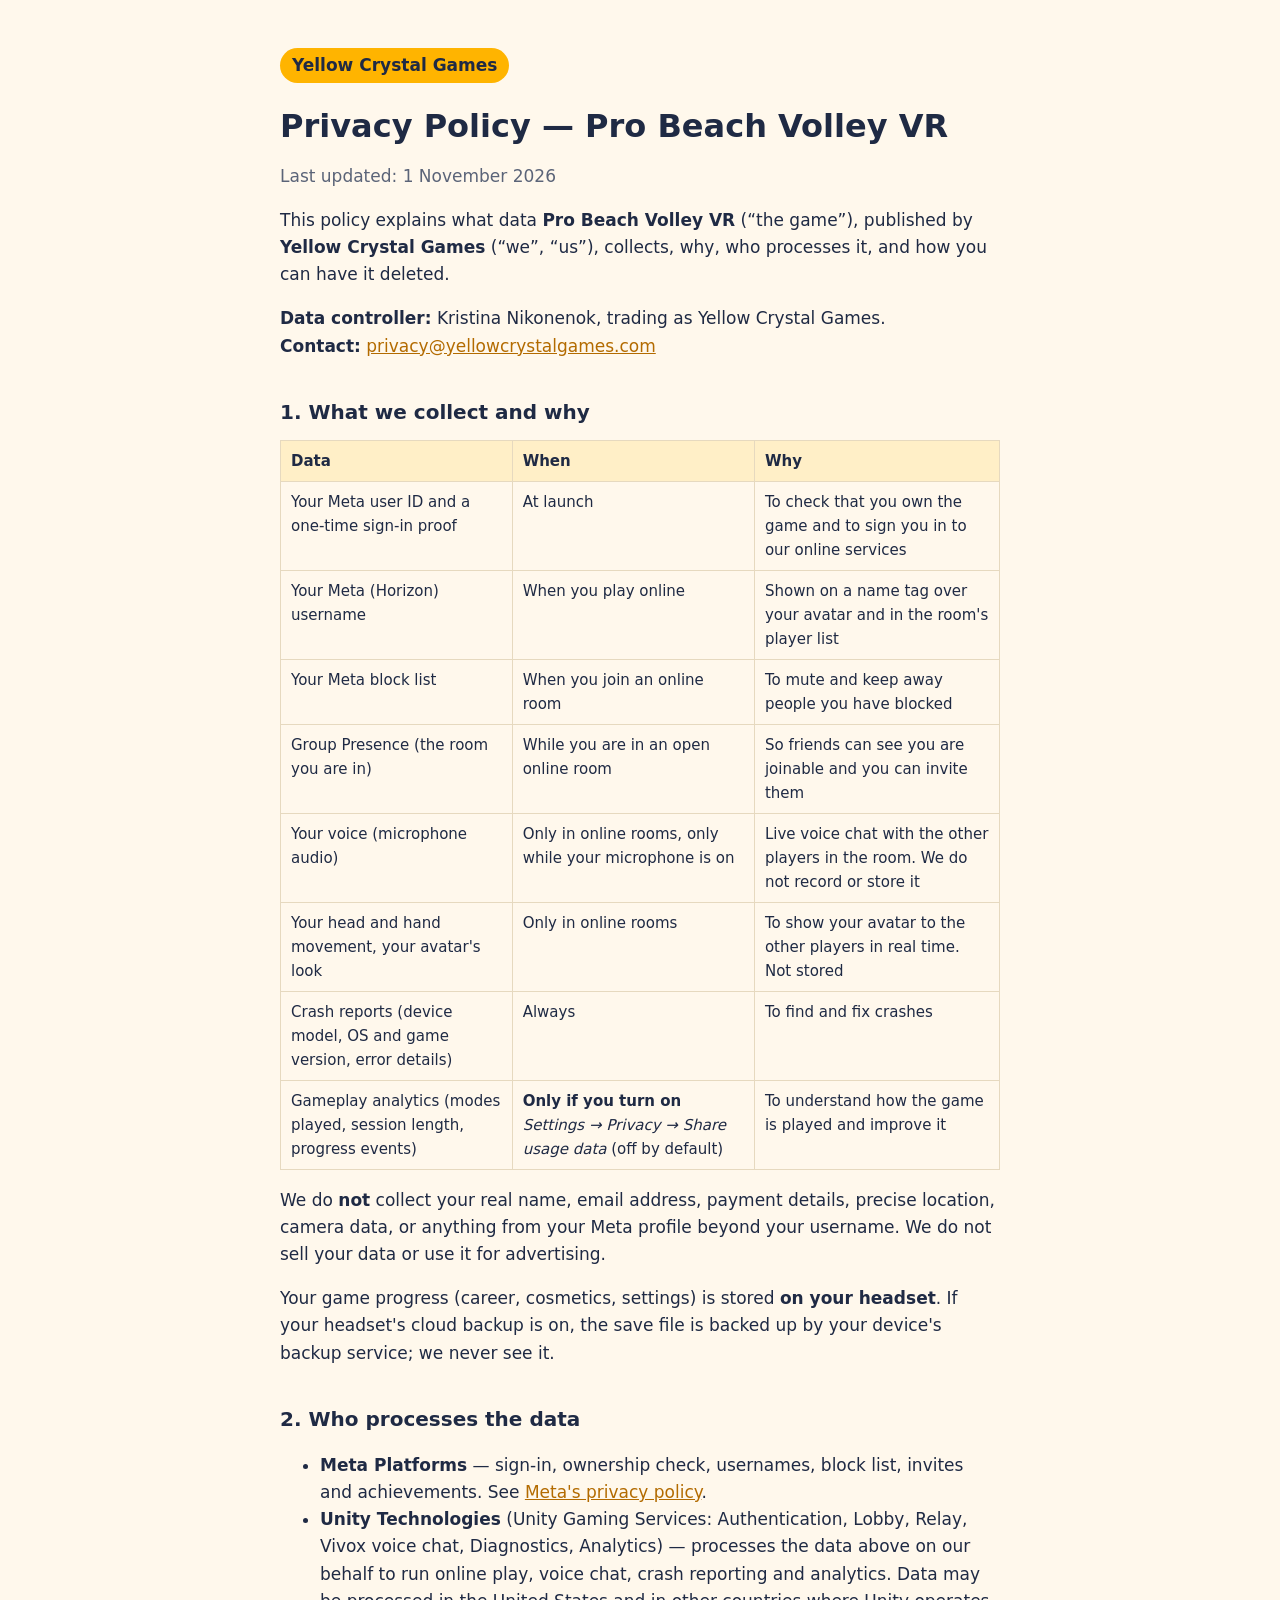
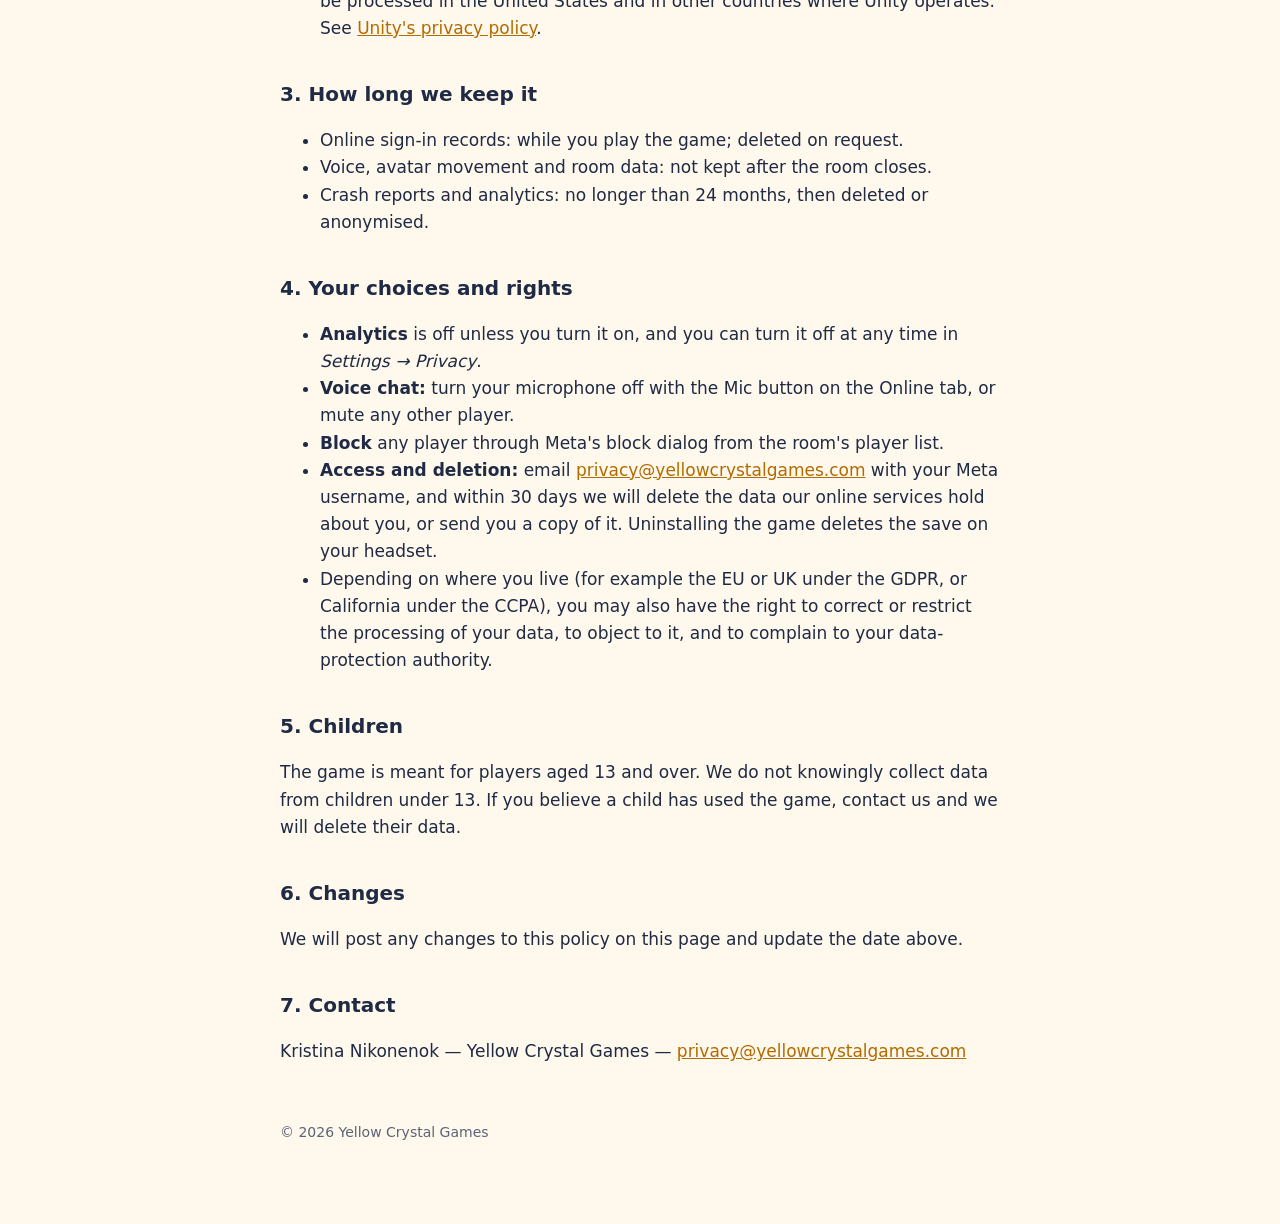
==== privacy/index.html @ 934aef76 "Site: home page and privacy policy for Pro Beach Volley VR Co-Authored-By: Claude Opus 5.5 <noreply@" ====
<!DOCTYPE html>
<html lang="en">
<head>
<meta charset="utf-8">
<meta name="viewport" content="width=device-width,initial-scale=1">
<title>Privacy Policy — Pro Beach Volley VR</title>
<link rel="stylesheet" href="/style.css">
</head>
<body>
<main>
<a class="brand" href="/">Yellow Crystal Games</a>
<h1>Privacy Policy — Pro Beach Volley VR</h1>
<p class="muted">Last updated: 1 November 2026</p>

<p>This policy explains what data <strong>Pro Beach Volley VR</strong> (“the game”), published by
<strong>Yellow Crystal Games</strong> (“we”, “us”), collects, why, who processes it, and how you can
have it deleted.</p>
<p><strong>Data controller:</strong> Kristina Nikonenok, trading as Yellow Crystal Games.<br>
<strong>Contact:</strong> <a href="mailto:privacy@yellowcrystalgames.com">privacy@yellowcrystalgames.com</a></p>

<h2>1. What we collect and why</h2>
<table>
<tr><th>Data</th><th>When</th><th>Why</th></tr>
<tr><td>Your Meta user ID and a one-time sign-in proof</td><td>At launch</td><td>To check that you own the game and to sign you in to our online services</td></tr>
<tr><td>Your Meta (Horizon) username</td><td>When you play online</td><td>Shown on a name tag over your avatar and in the room's player list</td></tr>
<tr><td>Your Meta block list</td><td>When you join an online room</td><td>To mute and keep away people you have blocked</td></tr>
<tr><td>Group Presence (the room you are in)</td><td>While you are in an open online room</td><td>So friends can see you are joinable and you can invite them</td></tr>
<tr><td>Your voice (microphone audio)</td><td>Only in online rooms, only while your microphone is on</td><td>Live voice chat with the other players in the room. We do not record or store it</td></tr>
<tr><td>Your head and hand movement, your avatar's look</td><td>Only in online rooms</td><td>To show your avatar to the other players in real time. Not stored</td></tr>
<tr><td>Crash reports (device model, OS and game version, error details)</td><td>Always</td><td>To find and fix crashes</td></tr>
<tr><td>Gameplay analytics (modes played, session length, progress events)</td><td><strong>Only if you turn on</strong> <em>Settings → Privacy → Share usage data</em> (off by default)</td><td>To understand how the game is played and improve it</td></tr>
</table>
<p>We do <strong>not</strong> collect your real name, email address, payment details, precise
location, camera data, or anything from your Meta profile beyond your username. We do not sell your
data or use it for advertising.</p>
<p>Your game progress (career, cosmetics, settings) is stored <strong>on your headset</strong>. If your
headset's cloud backup is on, the save file is backed up by your device's backup service; we never
see it.</p>

<h2>2. Who processes the data</h2>
<ul>
<li><strong>Meta Platforms</strong> — sign-in, ownership check, usernames, block list, invites and
achievements. See <a href="https://www.meta.com/legal/privacy-policy/">Meta's privacy policy</a>.</li>
<li><strong>Unity Technologies</strong> (Unity Gaming Services: Authentication, Lobby, Relay, Vivox
voice chat, Diagnostics, Analytics) — processes the data above on our behalf to run online play, voice
chat, crash reporting and analytics. Data may be processed in the United States and in other countries
where Unity operates. See <a href="https://unity.com/legal/privacy-policy">Unity's privacy policy</a>.</li>
</ul>

<h2>3. How long we keep it</h2>
<ul>
<li>Online sign-in records: while you play the game; deleted on request.</li>
<li>Voice, avatar movement and room data: not kept after the room closes.</li>
<li>Crash reports and analytics: no longer than 24 months, then deleted or anonymised.</li>
</ul>

<h2>4. Your choices and rights</h2>
<ul>
<li><strong>Analytics</strong> is off unless you turn it on, and you can turn it off at any time in
<em>Settings → Privacy</em>.</li>
<li><strong>Voice chat:</strong> turn your microphone off with the Mic button on the Online tab, or
mute any other player.</li>
<li><strong>Block</strong> any player through Meta's block dialog from the room's player list.</li>
<li><strong>Access and deletion:</strong> email
<a href="mailto:privacy@yellowcrystalgames.com">privacy@yellowcrystalgames.com</a> with your Meta
username, and within 30 days we will delete the data our online services hold about you, or send you a
copy of it. Uninstalling the game deletes the save on your headset.</li>
<li>Depending on where you live (for example the EU or UK under the GDPR, or California under the CCPA),
you may also have the right to correct or restrict the processing of your data, to object to it, and to
complain to your data-protection authority.</li>
</ul>

<h2>5. Children</h2>
<p>The game is meant for players aged 13 and over. We do not knowingly collect data from children
under 13. If you believe a child has used the game, contact us and we will delete their data.</p>

<h2>6. Changes</h2>
<p>We will post any changes to this policy on this page and update the date above.</p>

<h2>7. Contact</h2>
<p>Kristina Nikonenok — Yellow Crystal Games —
<a href="mailto:privacy@yellowcrystalgames.com">privacy@yellowcrystalgames.com</a></p>

<footer>© 2026 Yellow Crystal Games</footer>
</main>
</body>
</html>
---- style.css ----
:root{--bg:#fff8ec;--ink:#1f2a44;--accent:#ffb400;--muted:#5b6478}
*{box-sizing:border-box}
body{margin:0;background:var(--bg);color:var(--ink);font:17px/1.6 system-ui,-apple-system,"Segoe UI",Roboto,sans-serif}
main{max-width:760px;margin:0 auto;padding:48px 20px 80px}
h1{font-size:2rem;line-height:1.2;margin:0 0 8px}
h2{font-size:1.25rem;margin:36px 0 8px}
a{color:#b36b00}
.muted{color:var(--muted)}
.brand{display:inline-block;background:var(--accent);color:var(--ink);font-weight:700;padding:4px 12px;border-radius:999px;margin-bottom:24px;text-decoration:none}
table{border-collapse:collapse;width:100%;font-size:15px;margin:12px 0}
th,td{border:1px solid #e6d9bf;padding:8px 10px;text-align:left;vertical-align:top}
th{background:#ffefc7}
footer{margin-top:56px;font-size:14px;color:var(--muted)}
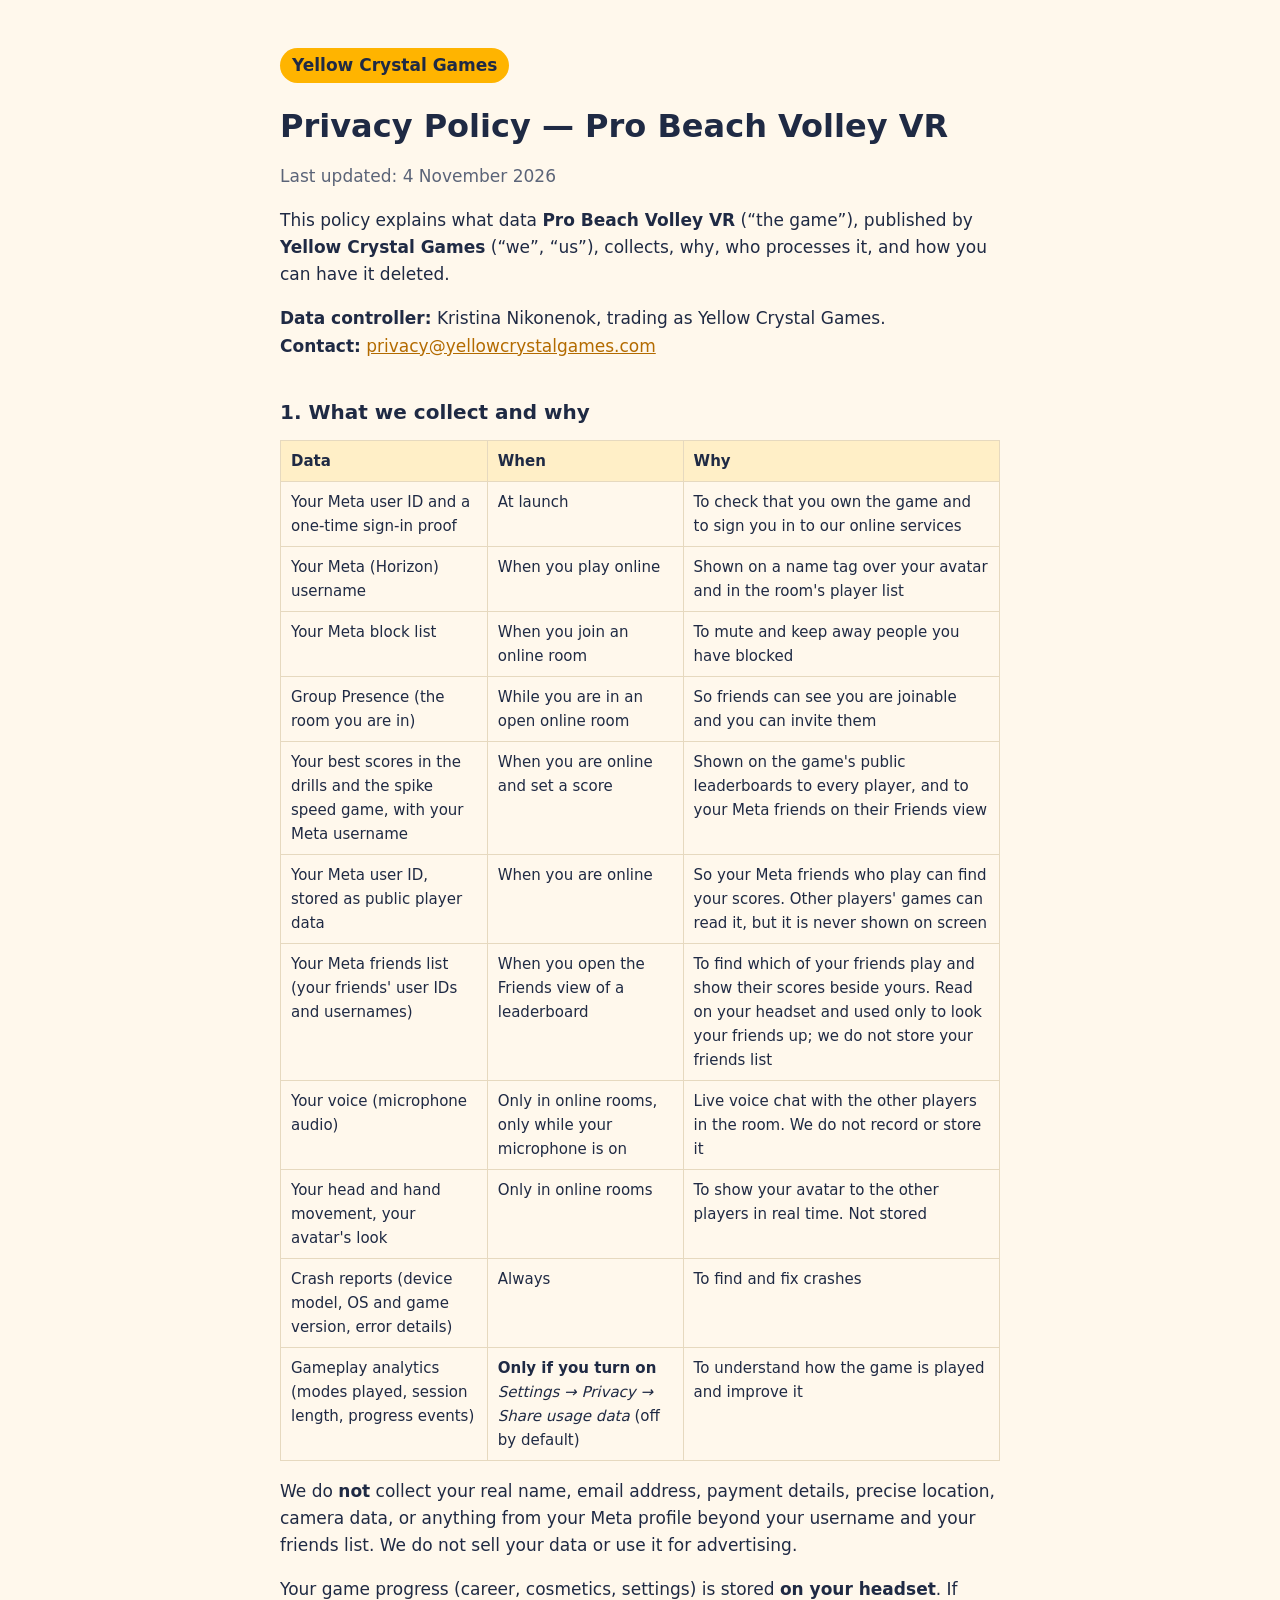
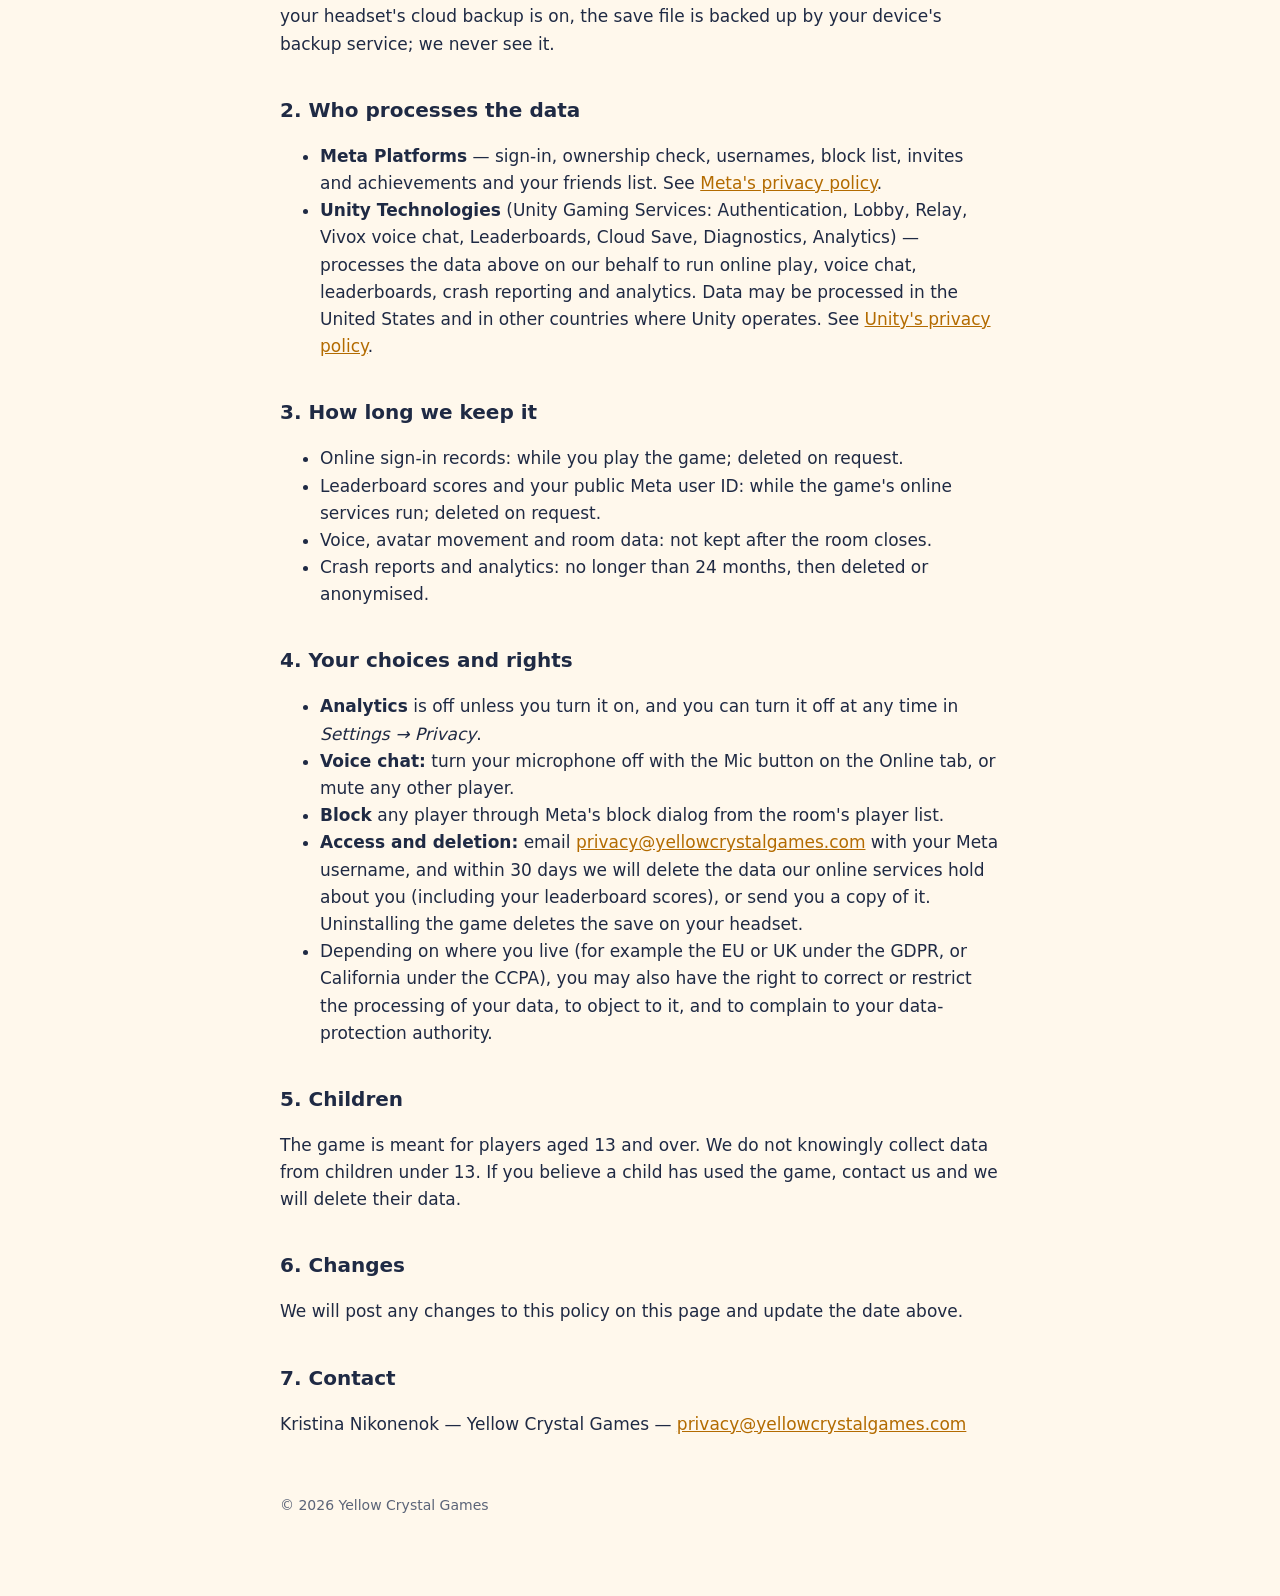
==== commit ca466f3b: "Privacy policy: leaderboards — public scores with the Meta username, the Meta user ID as public Clou" ====
--- a/privacy/index.html
+++ b/privacy/index.html
@@ -10,7 +10,7 @@
 <main>
 <a class="brand" href="/">Yellow Crystal Games</a>
 <h1>Privacy Policy — Pro Beach Volley VR</h1>
-<p class="muted">Last updated: 1 November 2026</p>
+<p class="muted">Last updated: 4 November 2026</p>
 
 <p>This policy explains what data <strong>Pro Beach Volley VR</strong> (“the game”), published by
 <strong>Yellow Crystal Games</strong> (“we”, “us”), collects, why, who processes it, and how you can
@@ -25,13 +25,16 @@
 <tr><td>Your Meta (Horizon) username</td><td>When you play online</td><td>Shown on a name tag over your avatar and in the room's player list</td></tr>
 <tr><td>Your Meta block list</td><td>When you join an online room</td><td>To mute and keep away people you have blocked</td></tr>
 <tr><td>Group Presence (the room you are in)</td><td>While you are in an open online room</td><td>So friends can see you are joinable and you can invite them</td></tr>
+<tr><td>Your best scores in the drills and the spike speed game, with your Meta username</td><td>When you are online and set a score</td><td>Shown on the game's public leaderboards to every player, and to your Meta friends on their Friends view</td></tr>
+<tr><td>Your Meta user ID, stored as public player data</td><td>When you are online</td><td>So your Meta friends who play can find your scores. Other players' games can read it, but it is never shown on screen</td></tr>
+<tr><td>Your Meta friends list (your friends' user IDs and usernames)</td><td>When you open the Friends view of a leaderboard</td><td>To find which of your friends play and show their scores beside yours. Read on your headset and used only to look your friends up; we do not store your friends list</td></tr>
 <tr><td>Your voice (microphone audio)</td><td>Only in online rooms, only while your microphone is on</td><td>Live voice chat with the other players in the room. We do not record or store it</td></tr>
 <tr><td>Your head and hand movement, your avatar's look</td><td>Only in online rooms</td><td>To show your avatar to the other players in real time. Not stored</td></tr>
 <tr><td>Crash reports (device model, OS and game version, error details)</td><td>Always</td><td>To find and fix crashes</td></tr>
 <tr><td>Gameplay analytics (modes played, session length, progress events)</td><td><strong>Only if you turn on</strong> <em>Settings → Privacy → Share usage data</em> (off by default)</td><td>To understand how the game is played and improve it</td></tr>
 </table>
 <p>We do <strong>not</strong> collect your real name, email address, payment details, precise
-location, camera data, or anything from your Meta profile beyond your username. We do not sell your
+location, camera data, or anything from your Meta profile beyond your username and your friends list. We do not sell your
 data or use it for advertising.</p>
 <p>Your game progress (career, cosmetics, settings) is stored <strong>on your headset</strong>. If your
 headset's cloud backup is on, the save file is backed up by your device's backup service; we never
@@ -40,16 +43,17 @@
 <h2>2. Who processes the data</h2>
 <ul>
 <li><strong>Meta Platforms</strong> — sign-in, ownership check, usernames, block list, invites and
-achievements. See <a href="https://www.meta.com/legal/privacy-policy/">Meta's privacy policy</a>.</li>
+achievements and your friends list. See <a href="https://www.meta.com/legal/privacy-policy/">Meta's privacy policy</a>.</li>
 <li><strong>Unity Technologies</strong> (Unity Gaming Services: Authentication, Lobby, Relay, Vivox
-voice chat, Diagnostics, Analytics) — processes the data above on our behalf to run online play, voice
-chat, crash reporting and analytics. Data may be processed in the United States and in other countries
+voice chat, Leaderboards, Cloud Save, Diagnostics, Analytics) — processes the data above on our behalf
+to run online play, voice chat, leaderboards, crash reporting and analytics. Data may be processed in the United States and in other countries
 where Unity operates. See <a href="https://unity.com/legal/privacy-policy">Unity's privacy policy</a>.</li>
 </ul>
 
 <h2>3. How long we keep it</h2>
 <ul>
 <li>Online sign-in records: while you play the game; deleted on request.</li>
+<li>Leaderboard scores and your public Meta user ID: while the game's online services run; deleted on request.</li>
 <li>Voice, avatar movement and room data: not kept after the room closes.</li>
 <li>Crash reports and analytics: no longer than 24 months, then deleted or anonymised.</li>
 </ul>
@@ -63,7 +67,7 @@
 <li><strong>Block</strong> any player through Meta's block dialog from the room's player list.</li>
 <li><strong>Access and deletion:</strong> email
 <a href="mailto:privacy@yellowcrystalgames.com">privacy@yellowcrystalgames.com</a> with your Meta
-username, and within 30 days we will delete the data our online services hold about you, or send you a
+username, and within 30 days we will delete the data our online services hold about you (including your leaderboard scores), or send you a
 copy of it. Uninstalling the game deletes the save on your headset.</li>
 <li>Depending on where you live (for example the EU or UK under the GDPR, or California under the CCPA),
 you may also have the right to correct or restrict the processing of your data, to object to it, and to
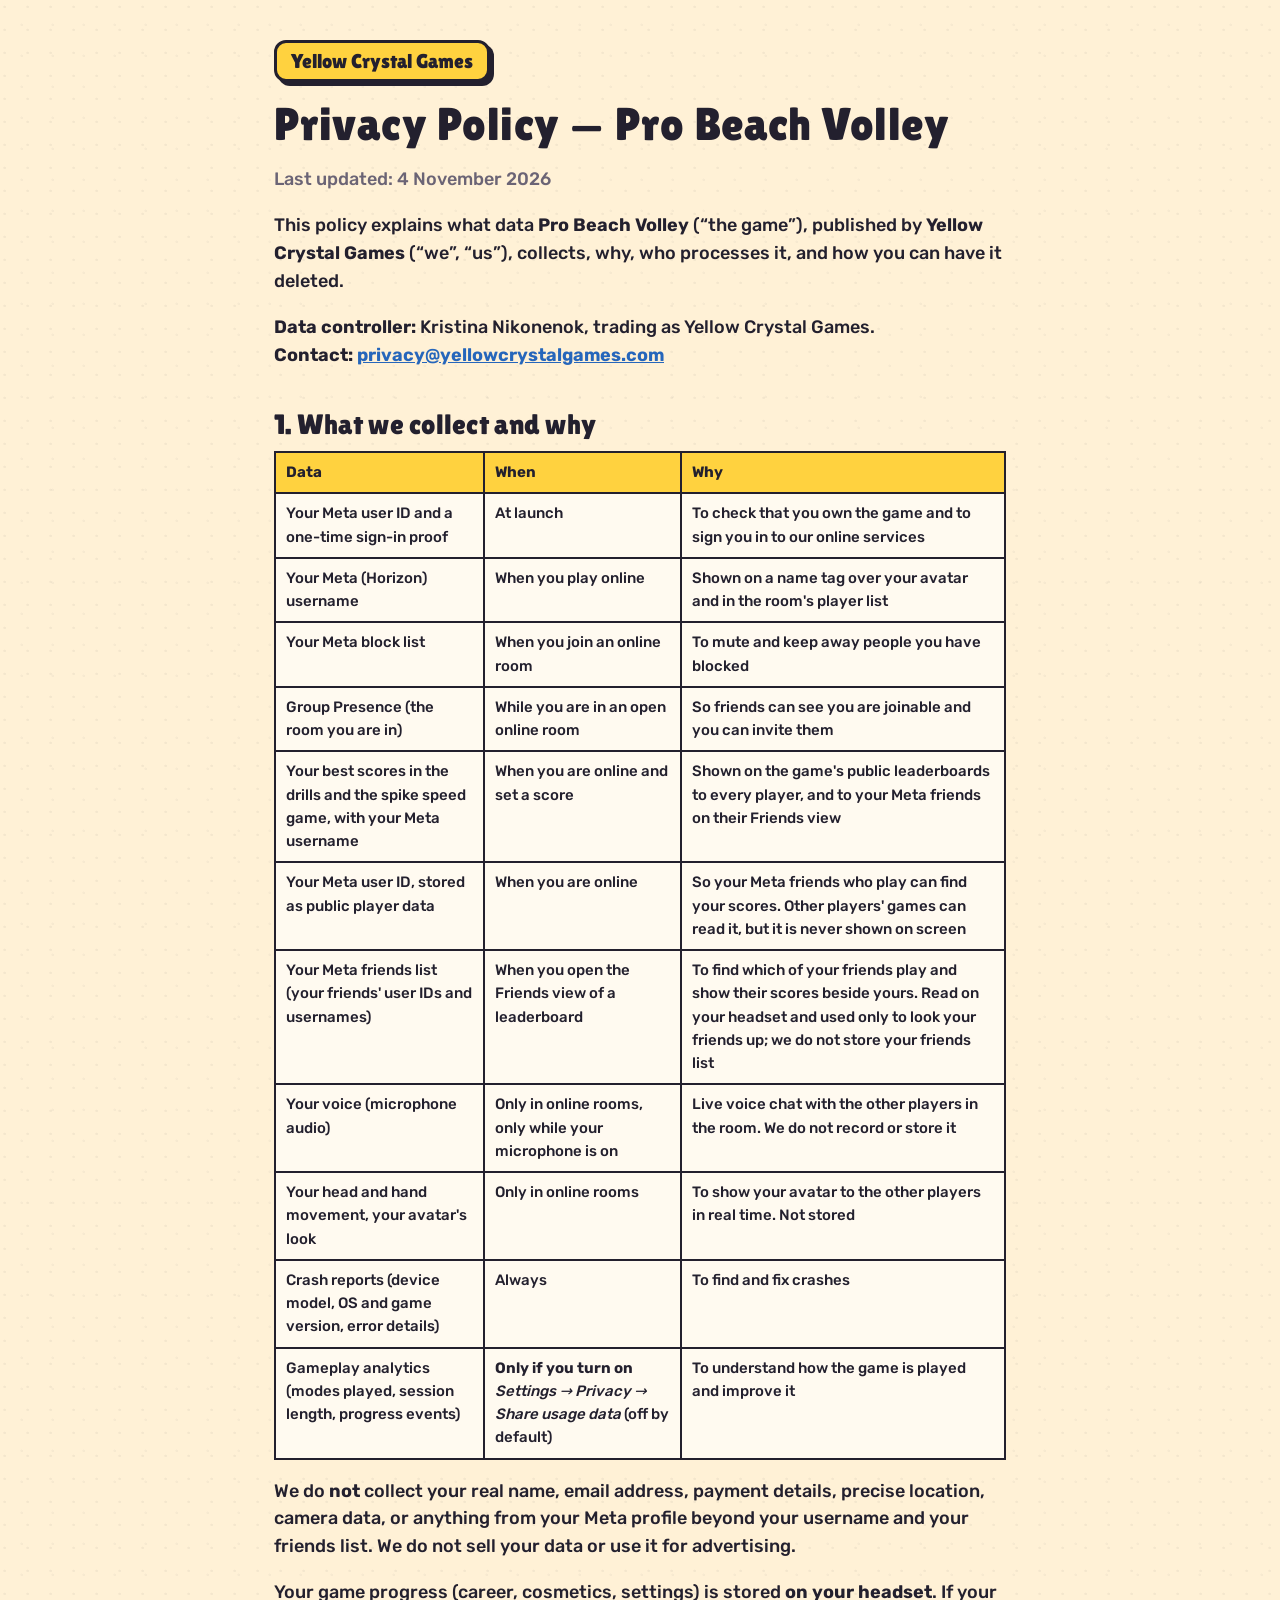
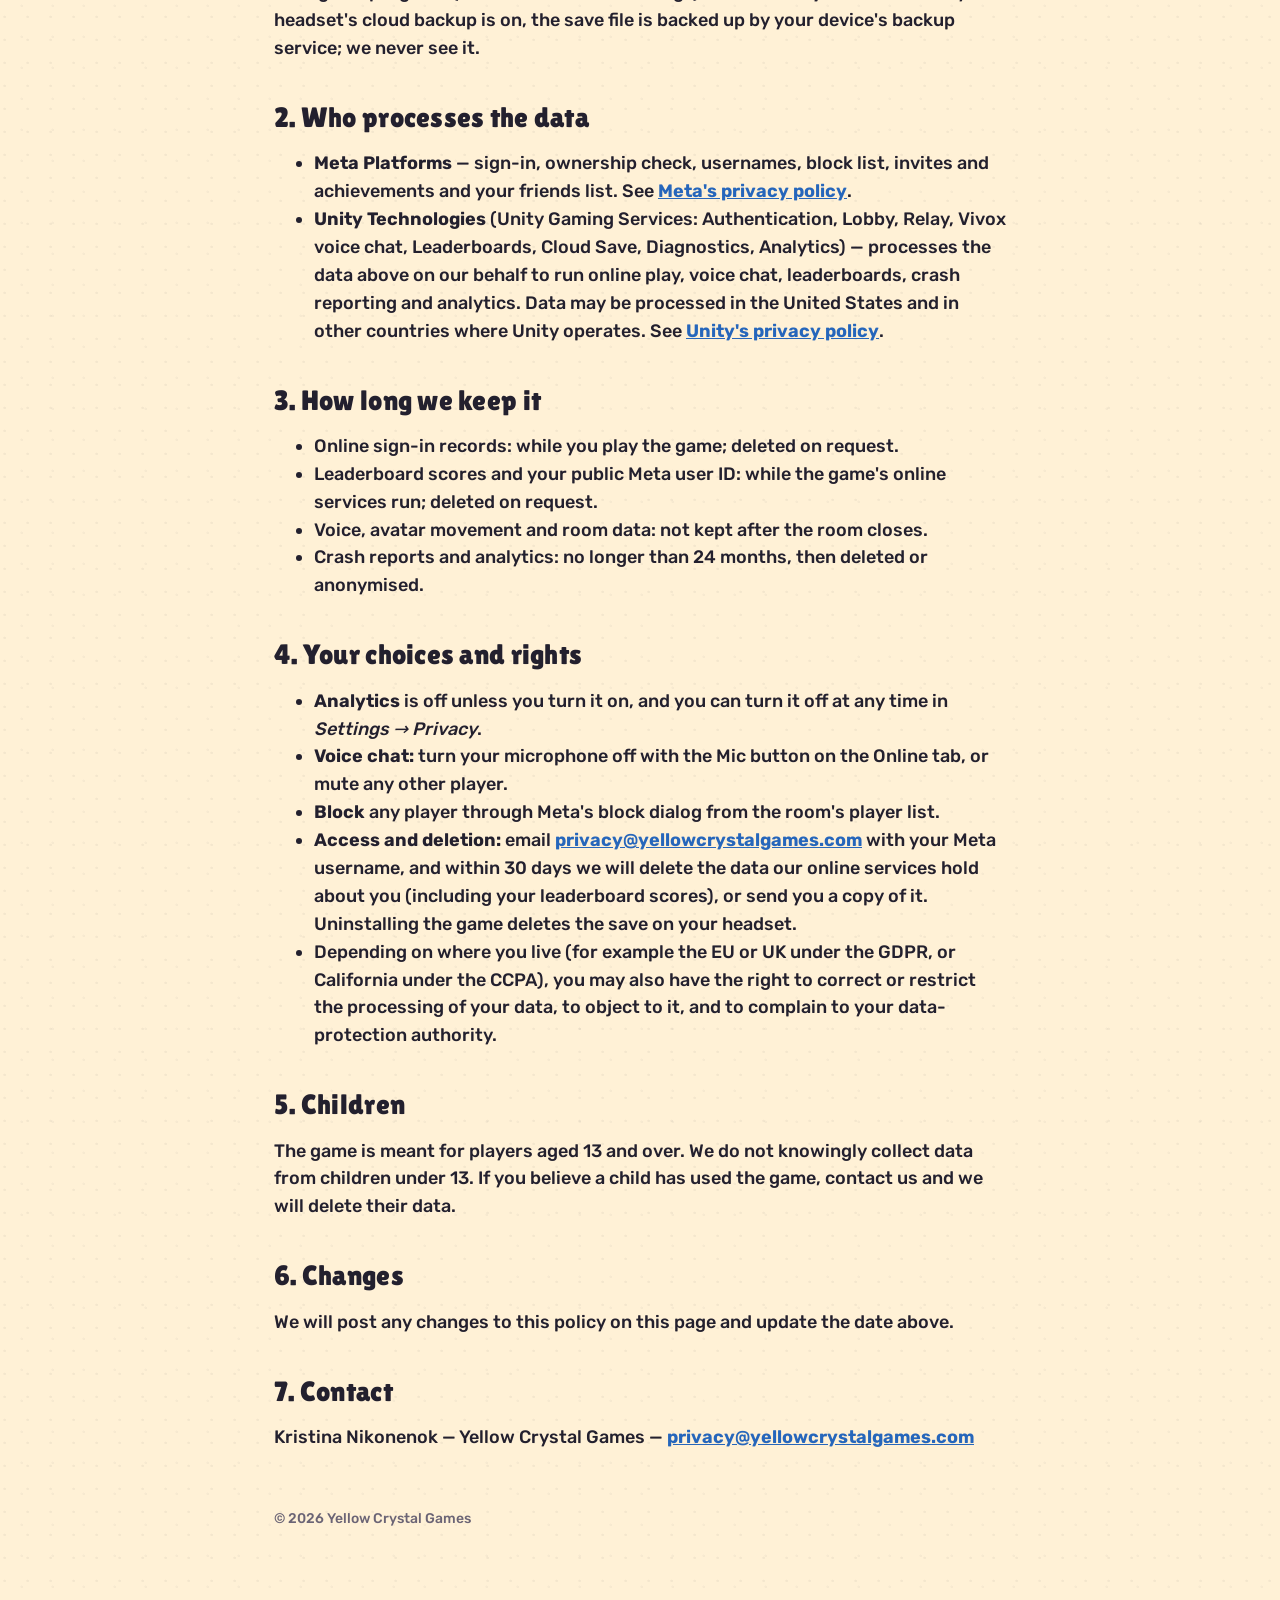
==== commit ce5bc39d: "Site: a real page for Pro Beach Volley ("VR" dropped from the title). Hero at Rio at sunset and eigh" ====
--- a/privacy/index.html
+++ b/privacy/index.html
@@ -3,16 +3,16 @@
 <head>
 <meta charset="utf-8">
 <meta name="viewport" content="width=device-width,initial-scale=1">
-<title>Privacy Policy — Pro Beach Volley VR</title>
+<title>Privacy Policy — Pro Beach Volley</title>
 <link rel="stylesheet" href="/style.css">
 </head>
 <body>
-<main>
+<main class="doc">
 <a class="brand" href="/">Yellow Crystal Games</a>
-<h1>Privacy Policy — Pro Beach Volley VR</h1>
+<h1>Privacy Policy — Pro Beach Volley</h1>
 <p class="muted">Last updated: 4 November 2026</p>
 
-<p>This policy explains what data <strong>Pro Beach Volley VR</strong> (“the game”), published by
+<p>This policy explains what data <strong>Pro Beach Volley</strong> (“the game”), published by
 <strong>Yellow Crystal Games</strong> (“we”, “us”), collects, why, who processes it, and how you can
 have it deleted.</p>
 <p><strong>Data controller:</strong> Kristina Nikonenok, trading as Yellow Crystal Games.<br>
--- a/style.css
+++ b/style.css
@@ -1,13 +1,121 @@
-:root{--bg:#fff8ec;--ink:#1f2a44;--accent:#ffb400;--muted:#5b6478}
+/* The game's own look (Summer Pop kit): ink outlines, a solid drop shadow instead of a blur,
+   sand, sun yellow, coral, sea blue, mint. Fonts are the game's: Lilita One and Rubik (OFL, /assets/fonts). */
+@font-face{font-family:"Lilita One";src:url(/assets/fonts/LilitaOne-Regular.ttf) format("truetype");font-display:swap}
+@font-face{font-family:"Rubik";src:url(/assets/fonts/Rubik-Medium.ttf) format("truetype");font-weight:500;font-display:swap}
+@font-face{font-family:"Rubik";src:url(/assets/fonts/Rubik-Bold.ttf) format("truetype");font-weight:700;font-display:swap}
+
+:root{
+  --ink:#23202e;--sand:#fff1d6;--yellow:#ffd23f;--coral:#ff8765;
+  --blue:#2666bb;--sea:#3fb6e8;--mint:#86e3cc;--white:#fffaf0;
+  --shadow:6px 6px 0 var(--ink);--line:3px solid var(--ink);
+}
 *{box-sizing:border-box}
-body{margin:0;background:var(--bg);color:var(--ink);font:17px/1.6 system-ui,-apple-system,"Segoe UI",Roboto,sans-serif}
-main{max-width:760px;margin:0 auto;padding:48px 20px 80px}
-h1{font-size:2rem;line-height:1.2;margin:0 0 8px}
-h2{font-size:1.25rem;margin:36px 0 8px}
-a{color:#b36b00}
-.muted{color:var(--muted)}
-.brand{display:inline-block;background:var(--accent);color:var(--ink);font-weight:700;padding:4px 12px;border-radius:999px;margin-bottom:24px;text-decoration:none}
-table{border-collapse:collapse;width:100%;font-size:15px;margin:12px 0}
-th,td{border:1px solid #e6d9bf;padding:8px 10px;text-align:left;vertical-align:top}
-th{background:#ffefc7}
-footer{margin-top:56px;font-size:14px;color:var(--muted)}
+html{background:var(--sand)}
+html,body{overflow-x:clip}
+body{
+  margin:0;color:var(--ink);font:500 18px/1.55 Rubik,system-ui,sans-serif;
+  /* sand grain */
+  background:
+    radial-gradient(circle at 20% 30%,rgba(35,32,46,.05) 1px,transparent 1.5px) 0 0/23px 23px,
+    radial-gradient(circle at 70% 80%,rgba(35,32,46,.04) 1px,transparent 1.5px) 0 0/31px 31px,
+    var(--sand);
+}
+img{max-width:100%;display:block}
+a{color:var(--blue);font-weight:700}
+h1,h2,h3,.title{font-family:"Lilita One",Rubik,sans-serif;font-weight:400;letter-spacing:.01em;line-height:1.05;margin:0}
+
+/* ── hero ─────────────────────────────────────────── */
+.hero{position:relative;min-height:min(92vh,980px);overflow:hidden;display:flex;align-items:center;border-bottom:var(--line)}
+.hero-bg{position:absolute;inset:0;width:100%;height:100%;object-fit:cover;object-position:50% 30%}
+.hero::after{content:"";position:absolute;inset:0;background:linear-gradient(90deg,rgba(35,32,46,.45) 0%,rgba(35,32,46,.12) 50%,rgba(35,32,46,0) 70%)}
+.hero-inner{position:relative;z-index:1;width:min(1200px,100%);margin:0 auto;padding:48px 24px;display:grid;grid-template-columns:minmax(220px,430px) minmax(0,1fr);gap:40px;align-items:center}
+.hero-logo{width:100%;height:auto;filter:drop-shadow(0 10px 0 rgba(35,32,46,.35));animation:bob 5s ease-in-out infinite}
+.hero-copy{color:var(--white);position:relative}
+.hero-copy::before{content:"";position:absolute;inset:-60px -80px;z-index:-1;background:radial-gradient(closest-side,rgba(35,32,46,.5),rgba(35,32,46,0));pointer-events:none}
+.hero-copy h1{font-size:clamp(40px,5.6vw,76px);text-shadow:4px 4px 0 var(--ink);-webkit-text-stroke:2px var(--ink);paint-order:stroke fill;margin:18px 0 16px;max-width:12ch}
+.lead{font-size:clamp(18px,1.6vw,22px);max-width:34ch;text-shadow:2px 2px 0 var(--ink);font-weight:700}
+@keyframes bob{50%{transform:translateY(-10px) rotate(-1deg)}}
+
+.sticker{display:inline-block;margin:0;padding:10px 18px;font:400 22px/1 "Lilita One",sans-serif;border:var(--line);border-radius:14px;box-shadow:var(--shadow)}
+.sticker-yellow{background:var(--yellow);color:var(--ink)}
+.tilt-l{transform:rotate(-2.2deg)}
+.tilt-r{transform:rotate(1.8deg)}
+
+.scoreboard{position:absolute;z-index:1;right:24px;bottom:24px;background:var(--white);border:var(--line);border-radius:16px;box-shadow:var(--shadow);padding:8px 18px 4px;text-align:center}
+.scoreboard span{display:block;background:var(--blue);color:var(--white);font:700 12px/1.8 Rubik,sans-serif;border-radius:8px;padding:0 10px;letter-spacing:.06em}
+.scoreboard b{font:400 46px/1.1 "Lilita One",sans-serif}
+
+/* a strip of net between the hero and the page */
+.net{height:30px;border-bottom:var(--line);background:
+  repeating-linear-gradient(90deg,var(--ink) 0 2px,transparent 2px 16px),
+  repeating-linear-gradient(0deg,var(--ink) 0 2px,transparent 2px 15px),var(--white);opacity:.9}
+
+/* ── sections ─────────────────────────────────────── */
+main{width:min(1200px,100%);margin:0 auto;padding:0 24px}
+section{padding:88px 0 0}
+.title{font-size:clamp(34px,4vw,54px);text-shadow:3px 3px 0 var(--yellow)}
+.intro{max-width:60ch;font-size:20px;margin:14px 0 0}
+
+.cards{list-style:none;margin:36px 0 0;padding:0;display:grid;grid-template-columns:repeat(5,minmax(0,1fr));gap:22px}
+.card{background:var(--white);border:var(--line);border-radius:18px;box-shadow:var(--shadow);padding:20px 18px 22px;transition:transform .15s}
+.card:nth-child(2){background:#e5f6ff}.card:nth-child(4){background:#fff3c9}
+.card img{width:64px;height:64px}
+.card h3{font-size:30px;margin:10px 0 6px}
+.card p{margin:0;font-size:16px}
+.card:hover{transform:rotate(0) translateY(-4px)}
+
+.tour{display:grid;grid-template-columns:minmax(0,1fr) minmax(0,1.1fr);gap:48px;align-items:center}
+.tour p{font-size:20px;margin:16px 0 0}
+.tiers{list-style:none;padding:0;margin:28px 0 0;display:flex;flex-wrap:wrap;gap:14px}
+.ticket{font:400 22px/1 "Lilita One",sans-serif;padding:12px 20px 12px 26px;border:var(--line);border-radius:10px;box-shadow:4px 4px 0 var(--ink);position:relative}
+.ticket::before{content:"";position:absolute;left:8px;top:50%;width:8px;height:8px;margin-top:-4px;border-radius:50%;background:var(--ink);opacity:.8}
+.t-chall{background:var(--mint)}.t-pro{background:var(--sea)}.t-elite{background:var(--coral)}.t-finals{background:var(--yellow)}
+
+.photo{margin:0;background:var(--white);border:var(--line);border-radius:6px;box-shadow:var(--shadow);padding:12px 12px 0}
+.photo img{border:2px solid var(--ink);border-radius:2px;aspect-ratio:16/9;object-fit:cover;width:100%}
+.photo figcaption{font:400 24px/1 "Lilita One",sans-serif;padding:12px 4px 14px}
+
+.strip{margin:36px -24px 0;padding:10px 24px 30px;display:grid;grid-auto-flow:column;grid-auto-columns:minmax(320px,30%);gap:28px;overflow-x:auto;scroll-snap-type:x mandatory}
+.strip .photo{scroll-snap-align:start}
+
+.chips{list-style:none;padding:0;margin:32px 0 0;display:grid;grid-template-columns:repeat(2,minmax(0,1fr));gap:16px}
+.chips li{display:flex;align-items:center;gap:14px;background:var(--white);border:var(--line);border-radius:999px;box-shadow:4px 4px 0 var(--ink);padding:10px 22px 10px 12px;font-weight:700}
+.chips img{width:44px;height:44px;flex:none}
+
+.studio{display:grid;grid-template-columns:260px minmax(0,1fr);gap:40px;align-items:center;padding-bottom:88px}
+.studio p{font-size:20px;margin:14px 0 0}
+.links{display:flex;flex-wrap:wrap;gap:18px;align-items:center}
+.button{display:inline-block;overflow-wrap:anywhere;max-width:100%;background:var(--yellow);color:var(--ink);text-decoration:none;border:var(--line);border-radius:12px;box-shadow:4px 4px 0 var(--ink);padding:10px 16px}
+.button:active{transform:translate(4px,4px);box-shadow:none}
+
+.foot{border-top:var(--line);background:var(--ink);color:var(--sand);text-align:center;font-size:14px;padding:22px 16px}
+
+/* ── narrow screens ───────────────────────────────── */
+@media (max-width:980px){
+  .cards{grid-template-columns:repeat(2,minmax(0,1fr))}
+  .tour{grid-template-columns:minmax(0,1fr)}
+  .chips{grid-template-columns:minmax(0,1fr)}
+}
+@media (max-width:720px){
+  .hero-inner{grid-template-columns:minmax(0,1fr);padding-top:28px}
+  .hero-logo{width:min(320px,80%)}
+  .hero::after{background:linear-gradient(0deg,rgba(35,32,46,.7) 0%,rgba(35,32,46,.2) 60%)}
+  .scoreboard{display:none}
+  .cards{grid-template-columns:minmax(0,1fr)}
+  .strip{grid-auto-columns:82%}
+  .studio{grid-template-columns:minmax(0,1fr)}
+  .studio-logo{width:220px}
+  section{padding-top:64px}
+}
+@media (prefers-reduced-motion:reduce){.hero-logo{animation:none}}
+
+/* ── documents (privacy) ──────────────────────────── */
+main.doc{max-width:780px;padding:40px 24px 80px}
+main.doc h1{font-size:clamp(32px,4vw,46px);margin:18px 0 8px}
+main.doc h2{font-size:28px;margin:40px 0 8px}
+.brand{display:inline-block;background:var(--yellow);color:var(--ink);font:400 20px/1 "Lilita One",sans-serif;padding:8px 14px;border:var(--line);border-radius:12px;box-shadow:4px 4px 0 var(--ink);text-decoration:none}
+.muted{color:#6b6475}
+table{border-collapse:collapse;width:100%;font-size:15px;margin:12px 0;background:var(--white)}
+th,td{border:2px solid var(--ink);padding:8px 10px;text-align:left;vertical-align:top}
+th{background:var(--yellow)}
+main.doc footer{margin-top:56px;font-size:14px;color:#6b6475}
